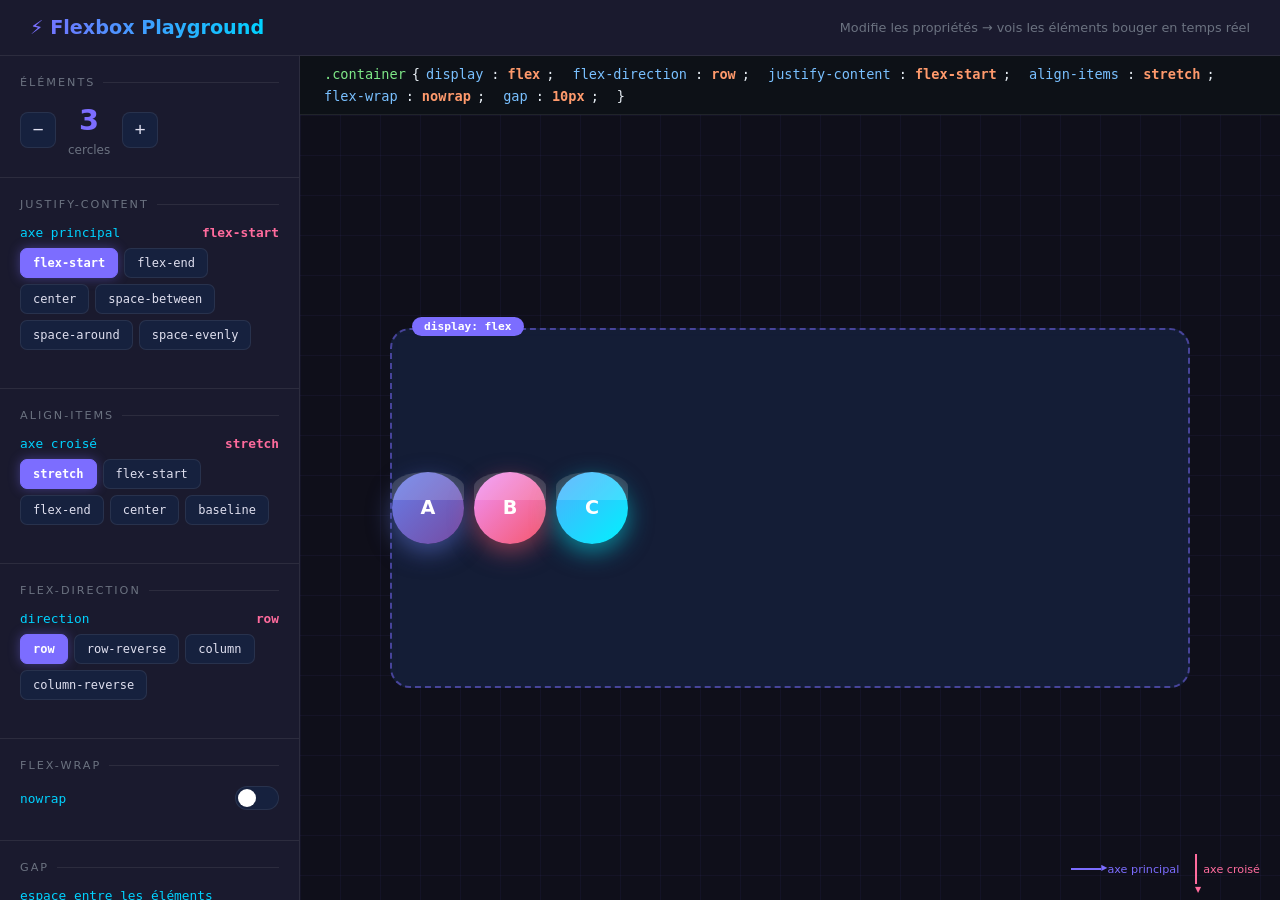
==== index.html @ 1d9bc762 "Create index.html" ====
<!DOCTYPE html>
<html lang="fr">
<head>
    <meta charset="UTF-8">
    <meta name="viewport" content="width=device-width, initial-scale=1.0">
    <title>Flexbox Playground</title>
    <style>
        * {
            margin: 0;
            padding: 0;
            box-sizing: border-box;
        }

        :root {
            --bg: #0f0f1a;
            --panel: #1a1a2e;
            --card: #16213e;
            --border: rgba(255,255,255,0.08);
            --primary: #7c6dff;
            --accent: #00d2ff;
            --pink: #ff6b9d;
            --green: #43e97b;
            --yellow: #ffd700;
            --text: #e0e0f0;
            --muted: #6b7280;
        }

        body {
            font-family: 'Segoe UI', system-ui, sans-serif;
            background: var(--bg);
            color: var(--text);
            height: 100vh;
            display: flex;
            flex-direction: column;
            overflow: hidden;
        }

        /* ── HEADER ── */
        header {
            background: var(--panel);
            border-bottom: 1px solid var(--border);
            padding: 0 30px;
            height: 56px;
            display: flex;
            align-items: center;
            justify-content: space-between;
            flex-shrink: 0;
        }

        .logo {
            font-size: 1.2rem;
            font-weight: 800;
            background: linear-gradient(90deg, var(--primary), var(--accent));
            -webkit-background-clip: text;
            -webkit-text-fill-color: transparent;
            background-clip: text;
        }

        .header-hint {
            font-size: 0.8rem;
            color: var(--muted);
        }

        /* ── LAYOUT ── */
        .app {
            flex: 1;
            display: flex;
            overflow: hidden;
        }

        /* ── SIDEBAR CONTROLS ── */
        .controls {
            width: 300px;
            background: var(--panel);
            border-right: 1px solid var(--border);
            display: flex;
            flex-direction: column;
            overflow-y: auto;
            flex-shrink: 0;
        }

        .control-section {
            padding: 20px;
            border-bottom: 1px solid var(--border);
        }

        .section-title {
            font-size: 0.7rem;
            text-transform: uppercase;
            letter-spacing: 2px;
            color: var(--muted);
            margin-bottom: 14px;
            display: flex;
            align-items: center;
            gap: 8px;
        }

        .section-title::after {
            content: '';
            flex: 1;
            height: 1px;
            background: var(--border);
        }

        /* ── ITEM COUNT ── */
        .item-count-control {
            display: flex;
            align-items: center;
            gap: 12px;
        }

        .count-btn {
            width: 36px;
            height: 36px;
            border-radius: 8px;
            border: 1px solid var(--border);
            background: var(--card);
            color: var(--text);
            font-size: 1.2rem;
            cursor: pointer;
            transition: all 0.2s;
            display: flex;
            align-items: center;
            justify-content: center;
        }

        .count-btn:hover {
            background: var(--primary);
            border-color: var(--primary);
        }

        .count-display {
            flex: 1;
            text-align: center;
            font-size: 1.8rem;
            font-weight: 800;
            color: var(--primary);
        }

        .count-label {
            font-size: 0.75rem;
            color: var(--muted);
            text-align: center;
            margin-top: 6px;
        }

        /* ── PROPERTY CONTROL ── */
        .prop-control {
            margin-bottom: 18px;
        }

        .prop-label {
            font-size: 0.8rem;
            font-family: monospace;
            color: var(--accent);
            margin-bottom: 8px;
            display: flex;
            align-items: center;
            justify-content: space-between;
        }

        .prop-current {
            color: var(--pink);
            font-weight: 700;
        }

        .btn-grid {
            display: flex;
            flex-wrap: wrap;
            gap: 6px;
        }

        .prop-btn {
            padding: 7px 12px;
            border-radius: 7px;
            border: 1px solid var(--border);
            background: var(--card);
            color: var(--text);
            font-size: 0.75rem;
            font-family: monospace;
            cursor: pointer;
            transition: all 0.2s;
            white-space: nowrap;
        }

        .prop-btn:hover {
            border-color: var(--primary);
            color: var(--primary);
            background: rgba(124, 109, 255, 0.1);
        }

        .prop-btn.active {
            background: var(--primary);
            border-color: var(--primary);
            color: white;
            font-weight: 600;
            box-shadow: 0 0 12px rgba(124,109,255,0.4);
        }

        /* ── FLEX WRAP TOGGLE ── */
        .toggle-row {
            display: flex;
            align-items: center;
            justify-content: space-between;
            margin-bottom: 10px;
        }

        .toggle-label {
            font-size: 0.8rem;
            font-family: monospace;
            color: var(--accent);
        }

        .toggle {
            width: 44px;
            height: 24px;
            background: var(--card);
            border-radius: 12px;
            border: 1px solid var(--border);
            cursor: pointer;
            position: relative;
            transition: all 0.3s;
        }

        .toggle.on {
            background: var(--primary);
            border-color: var(--primary);
        }

        .toggle::after {
            content: '';
            position: absolute;
            width: 18px;
            height: 18px;
            background: white;
            border-radius: 50%;
            top: 2px;
            left: 2px;
            transition: all 0.3s cubic-bezier(0.34,1.56,0.64,1);
        }

        .toggle.on::after {
            left: 22px;
        }

        /* ── GAP SLIDER ── */
        .slider-row {
            display: flex;
            align-items: center;
            gap: 10px;
            margin-top: 4px;
        }

        .slider {
            flex: 1;
            -webkit-appearance: none;
            height: 4px;
            border-radius: 2px;
            background: var(--card);
            outline: none;
            cursor: pointer;
        }

        .slider::-webkit-slider-thumb {
            -webkit-appearance: none;
            width: 16px;
            height: 16px;
            border-radius: 50%;
            background: var(--primary);
            cursor: pointer;
            box-shadow: 0 0 8px rgba(124,109,255,0.6);
        }

        .slider-val {
            font-size: 0.8rem;
            font-family: monospace;
            color: var(--pink);
            min-width: 35px;
            text-align: right;
        }

        /* ── RESET BTN ── */
        .reset-btn {
            width: 100%;
            padding: 10px;
            border-radius: 8px;
            border: 1px solid rgba(255,107,157,0.3);
            background: rgba(255,107,157,0.08);
            color: var(--pink);
            font-size: 0.85rem;
            cursor: pointer;
            transition: all 0.2s;
            font-weight: 600;
            margin-top: 4px;
        }

        .reset-btn:hover {
            background: rgba(255,107,157,0.2);
        }

        /* ── CANVAS AREA ── */
        .canvas-area {
            flex: 1;
            display: flex;
            flex-direction: column;
            overflow: hidden;
            background: var(--bg);
        }

        /* ── CODE BAR ── */
        .code-bar {
            background: #0d1117;
            border-bottom: 1px solid var(--border);
            padding: 10px 24px;
            font-family: monospace;
            font-size: 0.85rem;
            display: flex;
            align-items: center;
            gap: 6px;
            flex-wrap: wrap;
            flex-shrink: 0;
            min-height: 44px;
        }

        .code-selector { color: #7ee787; }
        .code-brace    { color: #e6edf3; }
        .code-prop     { color: #79c0ff; }
        .code-colon    { color: #e6edf3; margin: 0 2px; }
        .code-val      { color: #ff9a6c; font-weight: 700; }
        .code-semi     { color: #e6edf3; margin-right: 12px; }

        /* ── PLAYGROUND ── */
        .playground {
            flex: 1;
            display: flex;
            align-items: center;
            justify-content: center;
            padding: 40px;
            position: relative;
            overflow: hidden;
        }

        /* Grid background */
        .playground::before {
            content: '';
            position: absolute;
            inset: 0;
            background-image:
                linear-gradient(rgba(124,109,255,0.05) 1px, transparent 1px),
                linear-gradient(90deg, rgba(124,109,255,0.05) 1px, transparent 1px);
            background-size: 40px 40px;
        }

        /* ── FLEX BOX ── */
        .flex-box {
            width: 100%;
            max-width: 800px;
            min-height: 360px;
            background: rgba(22, 33, 62, 0.8);
            border: 2px dashed rgba(124, 109, 255, 0.5);
            border-radius: 20px;
            display: flex;
            position: relative;
            transition: all 0.5s cubic-bezier(0.34,1.2,0.64,1);
            backdrop-filter: blur(4px);
            z-index: 1;
        }

        .flex-box-label {
            position: absolute;
            top: -13px;
            left: 20px;
            background: var(--primary);
            color: white;
            font-size: 0.7rem;
            padding: 3px 12px;
            border-radius: 10px;
            font-family: monospace;
            font-weight: 600;
        }

        /* ── CIRCLES ── */
        .circle {
            display: flex;
            align-items: center;
            justify-content: center;
            font-weight: 800;
            font-size: 1.1rem;
            color: white;
            flex-shrink: 0;
            position: relative;
            cursor: default;
            /* transition sur toutes les propriétés de position/layout */
            transition:
                width 0.5s cubic-bezier(0.34,1.2,0.64,1),
                height 0.5s cubic-bezier(0.34,1.2,0.64,1),
                margin 0.5s ease,
                opacity 0.4s ease,
                transform 0.5s cubic-bezier(0.34,1.56,0.64,1);
        }

        .circle:hover {
            transform: scale(1.12);
            z-index: 10;
        }

        .circle-inner {
            width: 72px;
            height: 72px;
            border-radius: 50%;
            display: flex;
            align-items: center;
            justify-content: center;
            font-weight: 800;
            font-size: 1.2rem;
            box-shadow: 0 8px 30px rgba(0,0,0,0.4);
            position: relative;
            transition: all 0.5s cubic-bezier(0.34,1.56,0.64,1);
        }

        .circle-inner::after {
            content: '';
            position: absolute;
            inset: 0;
            border-radius: 50%;
            background: rgba(255,255,255,0.15);
            top: 0;
            height: 40%;
            border-radius: 50% 50% 0 0;
        }

        /* Colors */
        .c0 .circle-inner { background: linear-gradient(135deg, #667eea, #764ba2); box-shadow: 0 8px 25px rgba(102,126,234,0.5); }
        .c1 .circle-inner { background: linear-gradient(135deg, #f093fb, #f5576c); box-shadow: 0 8px 25px rgba(245,87,108,0.5); }
        .c2 .circle-inner { background: linear-gradient(135deg, #4facfe, #00f2fe); box-shadow: 0 8px 25px rgba(0,242,254,0.5); }
        .c3 .circle-inner { background: linear-gradient(135deg, #43e97b, #38f9d7); box-shadow: 0 8px 25px rgba(67,233,123,0.5); }
        .c4 .circle-inner { background: linear-gradient(135deg, #f6d365, #fda085); box-shadow: 0 8px 25px rgba(253,160,133,0.5); }
        .c5 .circle-inner { background: linear-gradient(135deg, #a18cd1, #fbc2eb); box-shadow: 0 8px 25px rgba(161,140,209,0.5); }
        .c6 .circle-inner { background: linear-gradient(135deg, #fd7043, #ff8a65); box-shadow: 0 8px 25px rgba(253,112,67,0.5); }

        /* appearing animation */
        @keyframes popIn {
            0%   { transform: scale(0) rotate(-180deg); opacity: 0; }
            70%  { transform: scale(1.15) rotate(5deg); }
            100% { transform: scale(1) rotate(0deg); opacity: 1; }
        }

        .circle.pop-in .circle-inner {
            animation: popIn 0.5s cubic-bezier(0.34,1.56,0.64,1) forwards;
        }

        @keyframes popOut {
            0%   { transform: scale(1); opacity: 1; }
            100% { transform: scale(0); opacity: 0; }
        }

        .circle.pop-out .circle-inner {
            animation: popOut 0.3s ease forwards;
        }

        /* ── AXES INDICATOR ── */
        .axes {
            position: absolute;
            bottom: 16px;
            right: 20px;
            display: flex;
            gap: 16px;
            z-index: 2;
        }

        .axis {
            display: flex;
            align-items: center;
            gap: 6px;
            font-size: 0.7rem;
            color: var(--muted);
        }

        .axis-line {
            width: 30px;
            height: 2px;
            position: relative;
        }

        .axis-line::after {
            content: '▶';
            position: absolute;
            right: -6px;
            top: -5px;
            font-size: 8px;
        }

        .axis-main { background: var(--primary); }
        .axis-main::after { color: var(--primary); }
        .axis-cross { background: var(--pink); }
        .axis-cross::after { color: var(--pink); }

        /* vertical axis */
        .axis-line.vertical {
            width: 2px;
            height: 30px;
        }

        .axis-line.vertical::after {
            content: '▼';
            right: -4px;
            top: auto;
            bottom: -10px;
        }

        /* ── SCROLLBAR ── */
        ::-webkit-scrollbar { width: 5px; }
        ::-webkit-scrollbar-track { background: transparent; }
        ::-webkit-scrollbar-thumb { background: rgba(124,109,255,0.3); border-radius: 3px; }
    </style>
</head>
<body>

<header>
    <div class="logo">⚡ Flexbox Playground</div>
    <div class="header-hint">Modifie les propriétés → vois les éléments bouger en temps réel</div>
</header>

<div class="app">

    <!-- ═══════════════ CONTROLS ═══════════════ -->
    <aside class="controls">

        <!-- Nombre d'éléments -->
        <div class="control-section">
            <div class="section-title">Éléments</div>
            <div class="item-count-control">
                <button class="count-btn" onclick="changeCount(-1)">−</button>
                <div>
                    <div class="count-display" id="count-display">3</div>
                    <div class="count-label">cercles</div>
                </div>
                <button class="count-btn" onclick="changeCount(1)">+</button>
            </div>
        </div>

        <!-- justify-content -->
        <div class="control-section">
            <div class="section-title">justify-content</div>
            <div class="prop-control">
                <div class="prop-label">
                    <span>axe principal</span>
                    <span class="prop-current" id="jc-val">flex-start</span>
                </div>
                <div class="btn-grid" id="jc-btns">
                    <button class="prop-btn active" onclick="setProp('justifyContent','flex-start','jc-btns','jc-val')">flex-start</button>
                    <button class="prop-btn" onclick="setProp('justifyContent','flex-end','jc-btns','jc-val')">flex-end</button>
                    <button class="prop-btn" onclick="setProp('justifyContent','center','jc-btns','jc-val')">center</button>
                    <button class="prop-btn" onclick="setProp('justifyContent','space-between','jc-btns','jc-val')">space-between</button>
                    <button class="prop-btn" onclick="setProp('justifyContent','space-around','jc-btns','jc-val')">space-around</button>
                    <button class="prop-btn" onclick="setProp('justifyContent','space-evenly','jc-btns','jc-val')">space-evenly</button>
                </div>
            </div>
        </div>

        <!-- align-items -->
        <div class="control-section">
            <div class="section-title">align-items</div>
            <div class="prop-control">
                <div class="prop-label">
                    <span>axe croisé</span>
                    <span class="prop-current" id="ai-val">stretch</span>
                </div>
                <div class="btn-grid" id="ai-btns">
                    <button class="prop-btn active" onclick="setProp('alignItems','stretch','ai-btns','ai-val')">stretch</button>
                    <button class="prop-btn" onclick="setProp('alignItems','flex-start','ai-btns','ai-val')">flex-start</button>
                    <button class="prop-btn" onclick="setProp('alignItems','flex-end','ai-btns','ai-val')">flex-end</button>
                    <button class="prop-btn" onclick="setProp('alignItems','center','ai-btns','ai-val')">center</button>
                    <button class="prop-btn" onclick="setProp('alignItems','baseline','ai-btns','ai-val')">baseline</button>
                </div>
            </div>
        </div>

        <!-- flex-direction -->
        <div class="control-section">
            <div class="section-title">flex-direction</div>
            <div class="prop-control">
                <div class="prop-label">
                    <span>direction</span>
                    <span class="prop-current" id="fd-val">row</span>
                </div>
                <div class="btn-grid" id="fd-btns">
                    <button class="prop-btn active" onclick="setProp('flexDirection','row','fd-btns','fd-val')">row</button>
                    <button class="prop-btn" onclick="setProp('flexDirection','row-reverse','fd-btns','fd-val')">row-reverse</button>
                    <button class="prop-btn" onclick="setProp('flexDirection','column','fd-btns','fd-val')">column</button>
                    <button class="prop-btn" onclick="setProp('flexDirection','column-reverse','fd-btns','fd-val')">column-reverse</button>
                </div>
            </div>
        </div>

        <!-- flex-wrap -->
        <div class="control-section">
            <div class="section-title">flex-wrap</div>
            <div class="toggle-row">
                <span class="toggle-label" id="wrap-label">nowrap</span>
                <div class="toggle" id="wrap-toggle" onclick="toggleWrap()"></div>
            </div>
        </div>

        <!-- gap -->
        <div class="control-section">
            <div class="section-title">gap</div>
            <div class="prop-label" style="font-size:0.8rem; font-family:monospace; color:var(--accent); margin-bottom:8px;">
                espace entre les éléments
            </div>
            <div class="slider-row">
                <input type="range" class="slider" id="gap-slider"
                       min="0" max="60" value="10"
                       oninput="setGap(this.value)">
                <span class="slider-val" id="gap-val">10px</span>
            </div>
        </div>

        <!-- Reset -->
        <div class="control-section">
            <button class="reset-btn" onclick="resetAll()">↺ Tout réinitialiser</button>
        </div>

    </aside>

    <!-- ═══════════════ CANVAS ═══════════════ -->
    <div class="canvas-area">

        <!-- Code live -->
        <div class="code-bar" id="code-bar"></div>

        <!-- Playground -->
        <div class="playground">
            <div class="flex-box" id="flex-box">
                <div class="flex-box-label">display: flex</div>
                <!-- circles injectés par JS -->
            </div>

            <!-- Indicateurs d'axes -->
            <div class="axes" id="axes-indicator">
                <div class="axis">
                    <div class="axis-line axis-main" id="axis-main-line"></div>
                    <span id="axis-main-label" style="color: var(--primary)">axe principal</span>
                </div>
                <div class="axis">
                    <div class="axis-line axis-cross" id="axis-cross-line"></div>
                    <span id="axis-cross-label" style="color: var(--pink)">axe croisé</span>
                </div>
            </div>
        </div>
    </div>

</div>

<script>
// ─────────────────────────────────────────────
// STATE
// ─────────────────────────────────────────────
const state = {
    count:          3,
    justifyContent: 'flex-start',
    alignItems:     'stretch',
    flexDirection:  'row',
    flexWrap:       'nowrap',
    gap:            10,
};

const labels = ['A','B','C','D','E','F','G'];

// ─────────────────────────────────────────────
// RENDER CIRCLES
// ─────────────────────────────────────────────
function renderCircles() {
    const box    = document.getElementById('flex-box');
    const current = box.querySelectorAll('.circle');
    const currentCount = current.length;
    const targetCount  = state.count;

    if (targetCount > currentCount) {
        // Add circles
        for (let i = currentCount; i < targetCount; i++) {
            const div = document.createElement('div');
            div.className = `circle c${i % 7} pop-in`;
            div.dataset.index = i;
            div.innerHTML = `<div class="circle-inner">${labels[i]}</div>`;
            box.appendChild(div);
            // remove animation class after
            setTimeout(() => div.classList.remove('pop-in'), 600);
        }
    } else if (targetCount < currentCount) {
        // Remove circles
        for (let i = currentCount - 1; i >= targetCount; i--) {
            const el = box.querySelector(`.circle[data-index="${i}"]`);
            if (el) {
                el.classList.add('pop-out');
                setTimeout(() => el.remove(), 300);
            }
        }
    }
}

// ─────────────────────────────────────────────
// APPLY FLEX
// ─────────────────────────────────────────────
function applyFlex() {
    const box = document.getElementById('flex-box');
    box.style.justifyContent = state.justifyContent;
    box.style.alignItems     = state.alignItems;
    box.style.flexDirection  = state.flexDirection;
    box.style.flexWrap       = state.flexWrap;
    box.style.gap            = state.gap + 'px';

    // If column direction, give more height
    const isColumn = state.flexDirection.includes('column');
    box.style.minHeight  = isColumn ? '500px' : '360px';
    box.style.maxWidth   = isColumn ? '400px' : '800px';

    updateAxesIndicator(isColumn);
    updateCodeBar();
}

// ─────────────────────────────────────────────
// AXES INDICATOR
// ─────────────────────────────────────────────
function updateAxesIndicator(isColumn) {
    const mainLine  = document.getElementById('axis-main-line');
    const crossLine = document.getElementById('axis-cross-line');

    if (isColumn) {
        mainLine.classList.add('vertical');
        crossLine.classList.remove('vertical');
    } else {
        mainLine.classList.remove('vertical');
        crossLine.classList.add('vertical');
    }
}

// ─────────────────────────────────────────────
// CODE BAR
// ─────────────────────────────────────────────
function updateCodeBar() {
    const bar = document.getElementById('code-bar');
    const s = state;

    const props = [
        ['display', 'flex'],
        ['flex-direction', s.flexDirection],
        ['justify-content', s.justifyContent],
        ['align-items', s.alignItems],
        ['flex-wrap', s.flexWrap],
        ['gap', s.gap + 'px'],
    ];

    // Only show non-default values (but always show all for learning)
    let html = `<span class="code-selector">.container</span>
                <span class="code-brace">{</span>`;

    props.forEach(([prop, val]) => {
        html += `<span class="code-prop">${prop}</span>
                 <span class="code-colon">:</span>
                 <span class="code-val">${val}</span>
                 <span class="code-semi">;</span>`;
    });

    html += `<span class="code-brace">}</span>`;
    bar.innerHTML = html;
}

// ─────────────────────────────────────────────
// CONTROLS
// ─────────────────────────────────────────────
function changeCount(delta) {
    state.count = Math.min(7, Math.max(1, state.count + delta));
    document.getElementById('count-display').textContent = state.count;
    renderCircles();
}

function setProp(cssProp, value, btnGroupId, labelId) {
    state[cssProp] = value;

    // Update buttons
    document.querySelectorAll(`#${btnGroupId} .prop-btn`).forEach(btn => {
        btn.classList.toggle('active', btn.textContent.trim() === value);
    });

    // Update label
    document.getElementById(labelId).textContent = value;

    applyFlex();
}

function toggleWrap() {
    const toggle = document.getElementById('wrap-toggle');
    const label  = document.getElementById('wrap-label');
    const isOn   = toggle.classList.toggle('on');
    state.flexWrap = isOn ? 'wrap' : 'nowrap';
    label.textContent = state.flexWrap;
    applyFlex();
}

function setGap(val) {
    state.gap = parseInt(val);
    document.getElementById('gap-val').textContent = val + 'px';
    applyFlex();
}

function resetAll() {
    state.justifyContent = 'flex-start';
    state.alignItems     = 'stretch';
    state.flexDirection  = 'row';
    state.flexWrap       = 'nowrap';
    state.gap            = 10;
    state.count          = 3;

    // Reset UI
    document.getElementById('count-display').textContent = 3;
    document.getElementById('gap-slider').value = 10;
    document.getElementById('gap-val').textContent = '10px';
    document.getElementById('wrap-toggle').classList.remove('on');
    document.getElementById('wrap-label').textContent = 'nowrap';

    // Reset buttons
    ['jc-btns','ai-btns','fd-btns'].forEach(id => {
        document.querySelectorAll(`#${id} .prop-btn`).forEach((btn, i) => {
            btn.classList.toggle('active', i === 0);
        });
    });

    document.getElementById('jc-val').textContent = 'flex-start';
    document.getElementById('ai-val').textContent = 'stretch';
    document.getElementById('fd-val').textContent = 'row';

    // Rebuild circles
    const box = document.getElementById('flex-box');
    box.querySelectorAll('.circle').forEach(c => c.remove());
    renderCircles();
    applyFlex();
}

// ─────────────────────────────────────────────
// INIT
// ─────────────────────────────────────────────
renderCircles();
applyFlex();
</script>
</body>
</html>
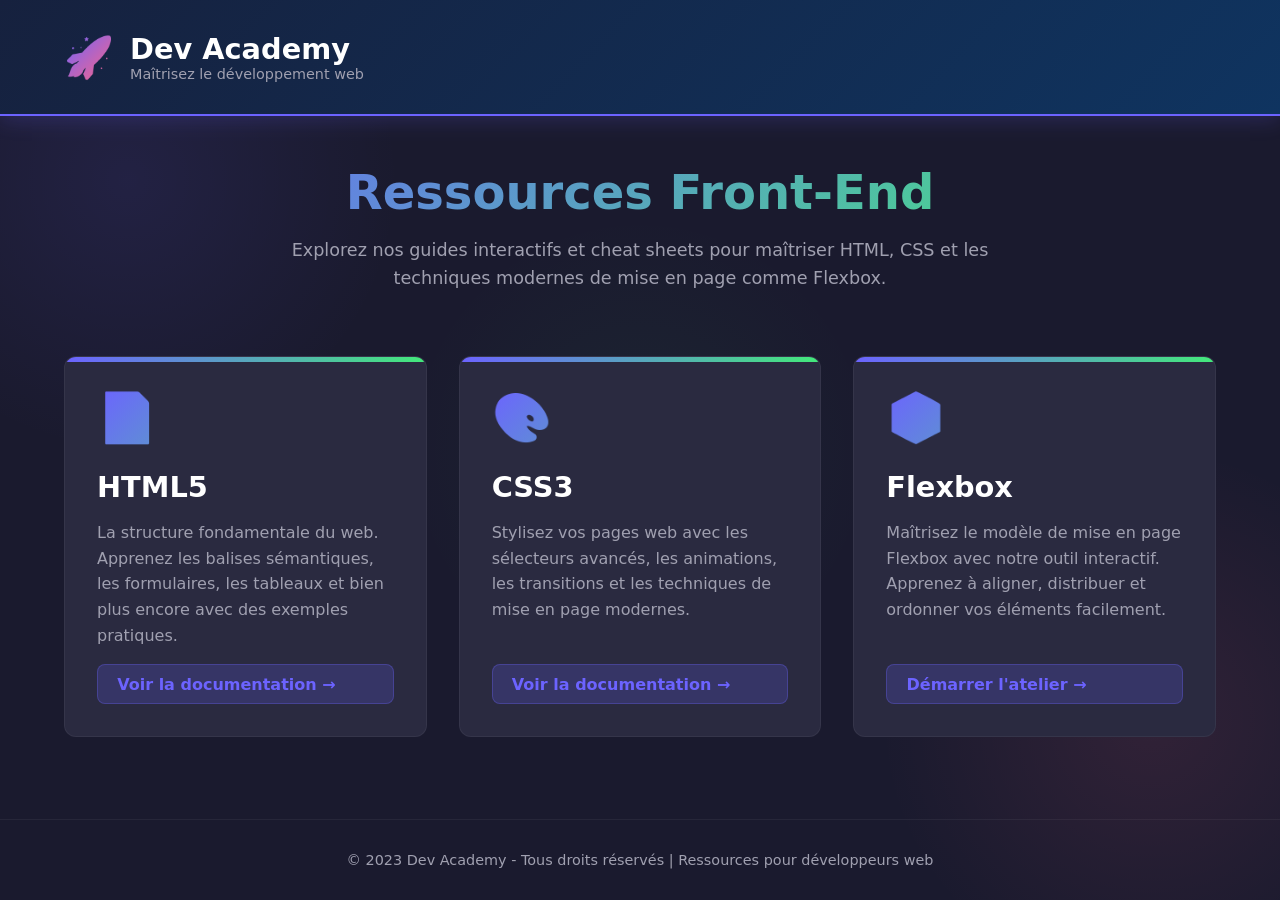
==== commit f7d8c702: "Add files via upload" ====
--- a/index.html
+++ b/index.html
@@ -1,847 +1,290 @@
-<!DOCTYPE html>
-<html lang="fr">
-<head>
-    <meta charset="UTF-8">
-    <meta name="viewport" content="width=device-width, initial-scale=1.0">
-    <title>Flexbox Playground</title>
-    <style>
-        * {
-            margin: 0;
-            padding: 0;
-            box-sizing: border-box;
-        }
-
-        :root {
-            --bg: #0f0f1a;
-            --panel: #1a1a2e;
-            --card: #16213e;
-            --border: rgba(255,255,255,0.08);
-            --primary: #7c6dff;
-            --accent: #00d2ff;
-            --pink: #ff6b9d;
-            --green: #43e97b;
-            --yellow: #ffd700;
-            --text: #e0e0f0;
-            --muted: #6b7280;
-        }
-
-        body {
-            font-family: 'Segoe UI', system-ui, sans-serif;
-            background: var(--bg);
-            color: var(--text);
-            height: 100vh;
-            display: flex;
-            flex-direction: column;
-            overflow: hidden;
-        }
-
-        /* ── HEADER ── */
-        header {
-            background: var(--panel);
-            border-bottom: 1px solid var(--border);
-            padding: 0 30px;
-            height: 56px;
-            display: flex;
-            align-items: center;
-            justify-content: space-between;
-            flex-shrink: 0;
-        }
-
-        .logo {
-            font-size: 1.2rem;
-            font-weight: 800;
-            background: linear-gradient(90deg, var(--primary), var(--accent));
-            -webkit-background-clip: text;
-            -webkit-text-fill-color: transparent;
-            background-clip: text;
-        }
-
-        .header-hint {
-            font-size: 0.8rem;
-            color: var(--muted);
-        }
-
-        /* ── LAYOUT ── */
-        .app {
-            flex: 1;
-            display: flex;
-            overflow: hidden;
-        }
-
-        /* ── SIDEBAR CONTROLS ── */
-        .controls {
-            width: 300px;
-            background: var(--panel);
-            border-right: 1px solid var(--border);
-            display: flex;
-            flex-direction: column;
-            overflow-y: auto;
-            flex-shrink: 0;
-        }
-
-        .control-section {
-            padding: 20px;
-            border-bottom: 1px solid var(--border);
-        }
-
-        .section-title {
-            font-size: 0.7rem;
-            text-transform: uppercase;
-            letter-spacing: 2px;
-            color: var(--muted);
-            margin-bottom: 14px;
-            display: flex;
-            align-items: center;
-            gap: 8px;
-        }
-
-        .section-title::after {
-            content: '';
-            flex: 1;
-            height: 1px;
-            background: var(--border);
-        }
-
-        /* ── ITEM COUNT ── */
-        .item-count-control {
-            display: flex;
-            align-items: center;
-            gap: 12px;
-        }
-
-        .count-btn {
-            width: 36px;
-            height: 36px;
-            border-radius: 8px;
-            border: 1px solid var(--border);
-            background: var(--card);
-            color: var(--text);
-            font-size: 1.2rem;
-            cursor: pointer;
-            transition: all 0.2s;
-            display: flex;
-            align-items: center;
-            justify-content: center;
-        }
-
-        .count-btn:hover {
-            background: var(--primary);
-            border-color: var(--primary);
-        }
-
-        .count-display {
-            flex: 1;
-            text-align: center;
-            font-size: 1.8rem;
-            font-weight: 800;
-            color: var(--primary);
-        }
-
-        .count-label {
-            font-size: 0.75rem;
-            color: var(--muted);
-            text-align: center;
-            margin-top: 6px;
-        }
-
-        /* ── PROPERTY CONTROL ── */
-        .prop-control {
-            margin-bottom: 18px;
-        }
-
-        .prop-label {
-            font-size: 0.8rem;
-            font-family: monospace;
-            color: var(--accent);
-            margin-bottom: 8px;
-            display: flex;
-            align-items: center;
-            justify-content: space-between;
-        }
-
-        .prop-current {
-            color: var(--pink);
-            font-weight: 700;
-        }
-
-        .btn-grid {
-            display: flex;
-            flex-wrap: wrap;
-            gap: 6px;
-        }
-
-        .prop-btn {
-            padding: 7px 12px;
-            border-radius: 7px;
-            border: 1px solid var(--border);
-            background: var(--card);
-            color: var(--text);
-            font-size: 0.75rem;
-            font-family: monospace;
-            cursor: pointer;
-            transition: all 0.2s;
-            white-space: nowrap;
-        }
-
-        .prop-btn:hover {
-            border-color: var(--primary);
-            color: var(--primary);
-            background: rgba(124, 109, 255, 0.1);
-        }
-
-        .prop-btn.active {
-            background: var(--primary);
-            border-color: var(--primary);
-            color: white;
-            font-weight: 600;
-            box-shadow: 0 0 12px rgba(124,109,255,0.4);
-        }
-
-        /* ── FLEX WRAP TOGGLE ── */
-        .toggle-row {
-            display: flex;
-            align-items: center;
-            justify-content: space-between;
-            margin-bottom: 10px;
-        }
-
-        .toggle-label {
-            font-size: 0.8rem;
-            font-family: monospace;
-            color: var(--accent);
-        }
-
-        .toggle {
-            width: 44px;
-            height: 24px;
-            background: var(--card);
-            border-radius: 12px;
-            border: 1px solid var(--border);
-            cursor: pointer;
-            position: relative;
-            transition: all 0.3s;
-        }
-
-        .toggle.on {
-            background: var(--primary);
-            border-color: var(--primary);
-        }
-
-        .toggle::after {
-            content: '';
-            position: absolute;
-            width: 18px;
-            height: 18px;
-            background: white;
-            border-radius: 50%;
-            top: 2px;
-            left: 2px;
-            transition: all 0.3s cubic-bezier(0.34,1.56,0.64,1);
-        }
-
-        .toggle.on::after {
-            left: 22px;
-        }
-
-        /* ── GAP SLIDER ── */
-        .slider-row {
-            display: flex;
-            align-items: center;
-            gap: 10px;
-            margin-top: 4px;
-        }
-
-        .slider {
-            flex: 1;
-            -webkit-appearance: none;
-            height: 4px;
-            border-radius: 2px;
-            background: var(--card);
-            outline: none;
-            cursor: pointer;
-        }
-
-        .slider::-webkit-slider-thumb {
-            -webkit-appearance: none;
-            width: 16px;
-            height: 16px;
-            border-radius: 50%;
-            background: var(--primary);
-            cursor: pointer;
-            box-shadow: 0 0 8px rgba(124,109,255,0.6);
-        }
-
-        .slider-val {
-            font-size: 0.8rem;
-            font-family: monospace;
-            color: var(--pink);
-            min-width: 35px;
-            text-align: right;
-        }
-
-        /* ── RESET BTN ── */
-        .reset-btn {
-            width: 100%;
-            padding: 10px;
-            border-radius: 8px;
-            border: 1px solid rgba(255,107,157,0.3);
-            background: rgba(255,107,157,0.08);
-            color: var(--pink);
-            font-size: 0.85rem;
-            cursor: pointer;
-            transition: all 0.2s;
-            font-weight: 600;
-            margin-top: 4px;
-        }
-
-        .reset-btn:hover {
-            background: rgba(255,107,157,0.2);
-        }
-
-        /* ── CANVAS AREA ── */
-        .canvas-area {
-            flex: 1;
-            display: flex;
-            flex-direction: column;
-            overflow: hidden;
-            background: var(--bg);
-        }
-
-        /* ── CODE BAR ── */
-        .code-bar {
-            background: #0d1117;
-            border-bottom: 1px solid var(--border);
-            padding: 10px 24px;
-            font-family: monospace;
-            font-size: 0.85rem;
-            display: flex;
-            align-items: center;
-            gap: 6px;
-            flex-wrap: wrap;
-            flex-shrink: 0;
-            min-height: 44px;
-        }
-
-        .code-selector { color: #7ee787; }
-        .code-brace    { color: #e6edf3; }
-        .code-prop     { color: #79c0ff; }
-        .code-colon    { color: #e6edf3; margin: 0 2px; }
-        .code-val      { color: #ff9a6c; font-weight: 700; }
-        .code-semi     { color: #e6edf3; margin-right: 12px; }
-
-        /* ── PLAYGROUND ── */
-        .playground {
-            flex: 1;
-            display: flex;
-            align-items: center;
-            justify-content: center;
-            padding: 40px;
-            position: relative;
-            overflow: hidden;
-        }
-
-        /* Grid background */
-        .playground::before {
-            content: '';
-            position: absolute;
-            inset: 0;
-            background-image:
-                linear-gradient(rgba(124,109,255,0.05) 1px, transparent 1px),
-                linear-gradient(90deg, rgba(124,109,255,0.05) 1px, transparent 1px);
-            background-size: 40px 40px;
-        }
-
-        /* ── FLEX BOX ── */
-        .flex-box {
-            width: 100%;
-            max-width: 800px;
-            min-height: 360px;
-            background: rgba(22, 33, 62, 0.8);
-            border: 2px dashed rgba(124, 109, 255, 0.5);
-            border-radius: 20px;
-            display: flex;
-            position: relative;
-            transition: all 0.5s cubic-bezier(0.34,1.2,0.64,1);
-            backdrop-filter: blur(4px);
-            z-index: 1;
-        }
-
-        .flex-box-label {
-            position: absolute;
-            top: -13px;
-            left: 20px;
-            background: var(--primary);
-            color: white;
-            font-size: 0.7rem;
-            padding: 3px 12px;
-            border-radius: 10px;
-            font-family: monospace;
-            font-weight: 600;
-        }
-
-        /* ── CIRCLES ── */
-        .circle {
-            display: flex;
-            align-items: center;
-            justify-content: center;
-            font-weight: 800;
-            font-size: 1.1rem;
-            color: white;
-            flex-shrink: 0;
-            position: relative;
-            cursor: default;
-            /* transition sur toutes les propriétés de position/layout */
-            transition:
-                width 0.5s cubic-bezier(0.34,1.2,0.64,1),
-                height 0.5s cubic-bezier(0.34,1.2,0.64,1),
-                margin 0.5s ease,
-                opacity 0.4s ease,
-                transform 0.5s cubic-bezier(0.34,1.56,0.64,1);
-        }
-
-        .circle:hover {
-            transform: scale(1.12);
-            z-index: 10;
-        }
-
-        .circle-inner {
-            width: 72px;
-            height: 72px;
-            border-radius: 50%;
-            display: flex;
-            align-items: center;
-            justify-content: center;
-            font-weight: 800;
-            font-size: 1.2rem;
-            box-shadow: 0 8px 30px rgba(0,0,0,0.4);
-            position: relative;
-            transition: all 0.5s cubic-bezier(0.34,1.56,0.64,1);
-        }
-
-        .circle-inner::after {
-            content: '';
-            position: absolute;
-            inset: 0;
-            border-radius: 50%;
-            background: rgba(255,255,255,0.15);
-            top: 0;
-            height: 40%;
-            border-radius: 50% 50% 0 0;
-        }
-
-        /* Colors */
-        .c0 .circle-inner { background: linear-gradient(135deg, #667eea, #764ba2); box-shadow: 0 8px 25px rgba(102,126,234,0.5); }
-        .c1 .circle-inner { background: linear-gradient(135deg, #f093fb, #f5576c); box-shadow: 0 8px 25px rgba(245,87,108,0.5); }
-        .c2 .circle-inner { background: linear-gradient(135deg, #4facfe, #00f2fe); box-shadow: 0 8px 25px rgba(0,242,254,0.5); }
-        .c3 .circle-inner { background: linear-gradient(135deg, #43e97b, #38f9d7); box-shadow: 0 8px 25px rgba(67,233,123,0.5); }
-        .c4 .circle-inner { background: linear-gradient(135deg, #f6d365, #fda085); box-shadow: 0 8px 25px rgba(253,160,133,0.5); }
-        .c5 .circle-inner { background: linear-gradient(135deg, #a18cd1, #fbc2eb); box-shadow: 0 8px 25px rgba(161,140,209,0.5); }
-        .c6 .circle-inner { background: linear-gradient(135deg, #fd7043, #ff8a65); box-shadow: 0 8px 25px rgba(253,112,67,0.5); }
-
-        /* appearing animation */
-        @keyframes popIn {
-            0%   { transform: scale(0) rotate(-180deg); opacity: 0; }
-            70%  { transform: scale(1.15) rotate(5deg); }
-            100% { transform: scale(1) rotate(0deg); opacity: 1; }
-        }
-
-        .circle.pop-in .circle-inner {
-            animation: popIn 0.5s cubic-bezier(0.34,1.56,0.64,1) forwards;
-        }
-
-        @keyframes popOut {
-            0%   { transform: scale(1); opacity: 1; }
-            100% { transform: scale(0); opacity: 0; }
-        }
-
-        .circle.pop-out .circle-inner {
-            animation: popOut 0.3s ease forwards;
-        }
-
-        /* ── AXES INDICATOR ── */
-        .axes {
-            position: absolute;
-            bottom: 16px;
-            right: 20px;
-            display: flex;
-            gap: 16px;
-            z-index: 2;
-        }
-
-        .axis {
-            display: flex;
-            align-items: center;
-            gap: 6px;
-            font-size: 0.7rem;
-            color: var(--muted);
-        }
-
-        .axis-line {
-            width: 30px;
-            height: 2px;
-            position: relative;
-        }
-
-        .axis-line::after {
-            content: '▶';
-            position: absolute;
-            right: -6px;
-            top: -5px;
-            font-size: 8px;
-        }
-
-        .axis-main { background: var(--primary); }
-        .axis-main::after { color: var(--primary); }
-        .axis-cross { background: var(--pink); }
-        .axis-cross::after { color: var(--pink); }
-
-        /* vertical axis */
-        .axis-line.vertical {
-            width: 2px;
-            height: 30px;
-        }
-
-        .axis-line.vertical::after {
-            content: '▼';
-            right: -4px;
-            top: auto;
-            bottom: -10px;
-        }
-
-        /* ── SCROLLBAR ── */
-        ::-webkit-scrollbar { width: 5px; }
-        ::-webkit-scrollbar-track { background: transparent; }
-        ::-webkit-scrollbar-thumb { background: rgba(124,109,255,0.3); border-radius: 3px; }
-    </style>
-</head>
-<body>
-
-<header>
-    <div class="logo">⚡ Flexbox Playground</div>
-    <div class="header-hint">Modifie les propriétés → vois les éléments bouger en temps réel</div>
-</header>
-
-<div class="app">
-
-    <!-- ═══════════════ CONTROLS ═══════════════ -->
-    <aside class="controls">
-
-        <!-- Nombre d'éléments -->
-        <div class="control-section">
-            <div class="section-title">Éléments</div>
-            <div class="item-count-control">
-                <button class="count-btn" onclick="changeCount(-1)">−</button>
-                <div>
-                    <div class="count-display" id="count-display">3</div>
-                    <div class="count-label">cercles</div>
-                </div>
-                <button class="count-btn" onclick="changeCount(1)">+</button>
-            </div>
-        </div>
-
-        <!-- justify-content -->
-        <div class="control-section">
-            <div class="section-title">justify-content</div>
-            <div class="prop-control">
-                <div class="prop-label">
-                    <span>axe principal</span>
-                    <span class="prop-current" id="jc-val">flex-start</span>
-                </div>
-                <div class="btn-grid" id="jc-btns">
-                    <button class="prop-btn active" onclick="setProp('justifyContent','flex-start','jc-btns','jc-val')">flex-start</button>
-                    <button class="prop-btn" onclick="setProp('justifyContent','flex-end','jc-btns','jc-val')">flex-end</button>
-                    <button class="prop-btn" onclick="setProp('justifyContent','center','jc-btns','jc-val')">center</button>
-                    <button class="prop-btn" onclick="setProp('justifyContent','space-between','jc-btns','jc-val')">space-between</button>
-                    <button class="prop-btn" onclick="setProp('justifyContent','space-around','jc-btns','jc-val')">space-around</button>
-                    <button class="prop-btn" onclick="setProp('justifyContent','space-evenly','jc-btns','jc-val')">space-evenly</button>
-                </div>
-            </div>
-        </div>
-
-        <!-- align-items -->
-        <div class="control-section">
-            <div class="section-title">align-items</div>
-            <div class="prop-control">
-                <div class="prop-label">
-                    <span>axe croisé</span>
-                    <span class="prop-current" id="ai-val">stretch</span>
-                </div>
-                <div class="btn-grid" id="ai-btns">
-                    <button class="prop-btn active" onclick="setProp('alignItems','stretch','ai-btns','ai-val')">stretch</button>
-                    <button class="prop-btn" onclick="setProp('alignItems','flex-start','ai-btns','ai-val')">flex-start</button>
-                    <button class="prop-btn" onclick="setProp('alignItems','flex-end','ai-btns','ai-val')">flex-end</button>
-                    <button class="prop-btn" onclick="setProp('alignItems','center','ai-btns','ai-val')">center</button>
-                    <button class="prop-btn" onclick="setProp('alignItems','baseline','ai-btns','ai-val')">baseline</button>
-                </div>
-            </div>
-        </div>
-
-        <!-- flex-direction -->
-        <div class="control-section">
-            <div class="section-title">flex-direction</div>
-            <div class="prop-control">
-                <div class="prop-label">
-                    <span>direction</span>
-                    <span class="prop-current" id="fd-val">row</span>
-                </div>
-                <div class="btn-grid" id="fd-btns">
-                    <button class="prop-btn active" onclick="setProp('flexDirection','row','fd-btns','fd-val')">row</button>
-                    <button class="prop-btn" onclick="setProp('flexDirection','row-reverse','fd-btns','fd-val')">row-reverse</button>
-                    <button class="prop-btn" onclick="setProp('flexDirection','column','fd-btns','fd-val')">column</button>
-                    <button class="prop-btn" onclick="setProp('flexDirection','column-reverse','fd-btns','fd-val')">column-reverse</button>
-                </div>
-            </div>
-        </div>
-
-        <!-- flex-wrap -->
-        <div class="control-section">
-            <div class="section-title">flex-wrap</div>
-            <div class="toggle-row">
-                <span class="toggle-label" id="wrap-label">nowrap</span>
-                <div class="toggle" id="wrap-toggle" onclick="toggleWrap()"></div>
-            </div>
-        </div>
-
-        <!-- gap -->
-        <div class="control-section">
-            <div class="section-title">gap</div>
-            <div class="prop-label" style="font-size:0.8rem; font-family:monospace; color:var(--accent); margin-bottom:8px;">
-                espace entre les éléments
-            </div>
-            <div class="slider-row">
-                <input type="range" class="slider" id="gap-slider"
-                       min="0" max="60" value="10"
-                       oninput="setGap(this.value)">
-                <span class="slider-val" id="gap-val">10px</span>
-            </div>
-        </div>
-
-        <!-- Reset -->
-        <div class="control-section">
-            <button class="reset-btn" onclick="resetAll()">↺ Tout réinitialiser</button>
-        </div>
-
-    </aside>
-
-    <!-- ═══════════════ CANVAS ═══════════════ -->
-    <div class="canvas-area">
-
-        <!-- Code live -->
-        <div class="code-bar" id="code-bar"></div>
-
-        <!-- Playground -->
-        <div class="playground">
-            <div class="flex-box" id="flex-box">
-                <div class="flex-box-label">display: flex</div>
-                <!-- circles injectés par JS -->
-            </div>
-
-            <!-- Indicateurs d'axes -->
-            <div class="axes" id="axes-indicator">
-                <div class="axis">
-                    <div class="axis-line axis-main" id="axis-main-line"></div>
-                    <span id="axis-main-label" style="color: var(--primary)">axe principal</span>
-                </div>
-                <div class="axis">
-                    <div class="axis-line axis-cross" id="axis-cross-line"></div>
-                    <span id="axis-cross-label" style="color: var(--pink)">axe croisé</span>
-                </div>
-            </div>
-        </div>
-    </div>
-
-</div>
-
-<script>
-// ─────────────────────────────────────────────
-// STATE
-// ─────────────────────────────────────────────
-const state = {
-    count:          3,
-    justifyContent: 'flex-start',
-    alignItems:     'stretch',
-    flexDirection:  'row',
-    flexWrap:       'nowrap',
-    gap:            10,
-};
-
-const labels = ['A','B','C','D','E','F','G'];
-
-// ─────────────────────────────────────────────
-// RENDER CIRCLES
-// ─────────────────────────────────────────────
-function renderCircles() {
-    const box    = document.getElementById('flex-box');
-    const current = box.querySelectorAll('.circle');
-    const currentCount = current.length;
-    const targetCount  = state.count;
-
-    if (targetCount > currentCount) {
-        // Add circles
-        for (let i = currentCount; i < targetCount; i++) {
-            const div = document.createElement('div');
-            div.className = `circle c${i % 7} pop-in`;
-            div.dataset.index = i;
-            div.innerHTML = `<div class="circle-inner">${labels[i]}</div>`;
-            box.appendChild(div);
-            // remove animation class after
-            setTimeout(() => div.classList.remove('pop-in'), 600);
-        }
-    } else if (targetCount < currentCount) {
-        // Remove circles
-        for (let i = currentCount - 1; i >= targetCount; i--) {
-            const el = box.querySelector(`.circle[data-index="${i}"]`);
-            if (el) {
-                el.classList.add('pop-out');
-                setTimeout(() => el.remove(), 300);
-            }
-        }
-    }
-}
-
-// ─────────────────────────────────────────────
-// APPLY FLEX
-// ─────────────────────────────────────────────
-function applyFlex() {
-    const box = document.getElementById('flex-box');
-    box.style.justifyContent = state.justifyContent;
-    box.style.alignItems     = state.alignItems;
-    box.style.flexDirection  = state.flexDirection;
-    box.style.flexWrap       = state.flexWrap;
-    box.style.gap            = state.gap + 'px';
-
-    // If column direction, give more height
-    const isColumn = state.flexDirection.includes('column');
-    box.style.minHeight  = isColumn ? '500px' : '360px';
-    box.style.maxWidth   = isColumn ? '400px' : '800px';
-
-    updateAxesIndicator(isColumn);
-    updateCodeBar();
-}
-
-// ─────────────────────────────────────────────
-// AXES INDICATOR
-// ─────────────────────────────────────────────
-function updateAxesIndicator(isColumn) {
-    const mainLine  = document.getElementById('axis-main-line');
-    const crossLine = document.getElementById('axis-cross-line');
-
-    if (isColumn) {
-        mainLine.classList.add('vertical');
-        crossLine.classList.remove('vertical');
-    } else {
-        mainLine.classList.remove('vertical');
-        crossLine.classList.add('vertical');
-    }
-}
-
-// ─────────────────────────────────────────────
-// CODE BAR
-// ─────────────────────────────────────────────
-function updateCodeBar() {
-    const bar = document.getElementById('code-bar');
-    const s = state;
-
-    const props = [
-        ['display', 'flex'],
-        ['flex-direction', s.flexDirection],
-        ['justify-content', s.justifyContent],
-        ['align-items', s.alignItems],
-        ['flex-wrap', s.flexWrap],
-        ['gap', s.gap + 'px'],
-    ];
-
-    // Only show non-default values (but always show all for learning)
-    let html = `<span class="code-selector">.container</span>
-                <span class="code-brace">{</span>`;
-
-    props.forEach(([prop, val]) => {
-        html += `<span class="code-prop">${prop}</span>
-                 <span class="code-colon">:</span>
-                 <span class="code-val">${val}</span>
-                 <span class="code-semi">;</span>`;
-    });
-
-    html += `<span class="code-brace">}</span>`;
-    bar.innerHTML = html;
-}
-
-// ─────────────────────────────────────────────
-// CONTROLS
-// ─────────────────────────────────────────────
-function changeCount(delta) {
-    state.count = Math.min(7, Math.max(1, state.count + delta));
-    document.getElementById('count-display').textContent = state.count;
-    renderCircles();
-}
-
-function setProp(cssProp, value, btnGroupId, labelId) {
-    state[cssProp] = value;
-
-    // Update buttons
-    document.querySelectorAll(`#${btnGroupId} .prop-btn`).forEach(btn => {
-        btn.classList.toggle('active', btn.textContent.trim() === value);
-    });
-
-    // Update label
-    document.getElementById(labelId).textContent = value;
-
-    applyFlex();
-}
-
-function toggleWrap() {
-    const toggle = document.getElementById('wrap-toggle');
-    const label  = document.getElementById('wrap-label');
-    const isOn   = toggle.classList.toggle('on');
-    state.flexWrap = isOn ? 'wrap' : 'nowrap';
-    label.textContent = state.flexWrap;
-    applyFlex();
-}
-
-function setGap(val) {
-    state.gap = parseInt(val);
-    document.getElementById('gap-val').textContent = val + 'px';
-    applyFlex();
-}
-
-function resetAll() {
-    state.justifyContent = 'flex-start';
-    state.alignItems     = 'stretch';
-    state.flexDirection  = 'row';
-    state.flexWrap       = 'nowrap';
-    state.gap            = 10;
-    state.count          = 3;
-
-    // Reset UI
-    document.getElementById('count-display').textContent = 3;
-    document.getElementById('gap-slider').value = 10;
-    document.getElementById('gap-val').textContent = '10px';
-    document.getElementById('wrap-toggle').classList.remove('on');
-    document.getElementById('wrap-label').textContent = 'nowrap';
-
-    // Reset buttons
-    ['jc-btns','ai-btns','fd-btns'].forEach(id => {
-        document.querySelectorAll(`#${id} .prop-btn`).forEach((btn, i) => {
-            btn.classList.toggle('active', i === 0);
-        });
-    });
-
-    document.getElementById('jc-val').textContent = 'flex-start';
-    document.getElementById('ai-val').textContent = 'stretch';
-    document.getElementById('fd-val').textContent = 'row';
-
-    // Rebuild circles
-    const box = document.getElementById('flex-box');
-    box.querySelectorAll('.circle').forEach(c => c.remove());
-    renderCircles();
-    applyFlex();
-}
-
-// ─────────────────────────────────────────────
-// INIT
-// ─────────────────────────────────────────────
-renderCircles();
-applyFlex();
-</script>
-</body>
-</html>
+<!DOCTYPE html>
+<html lang="fr">
+<head>
+    <meta charset="UTF-8">
+    <meta name="viewport" content="width=device-width, initial-scale=1.0">
+    <title>Dev Academy - Ressources Front-End</title>
+    <style>
+        /* ===== RESET & BASE ===== */
+        * {
+            margin: 0;
+            padding: 0;
+            box-sizing: border-box;
+        }
+
+        :root {
+            --primary: #6c63ff;
+            --primary-dark: #5a52d5;
+            --secondary: #ff6584;
+            --accent: #43e97b;
+            --dark: #1a1a2e;
+            --darker: #16213e;
+            --card: #0f3460;
+            --text: #e0e0e0;
+            --text-muted: #a0a0b0;
+            --bg: #1a1a2e;
+            --bg-light: #2a2a40;
+        }
+
+        body {
+            font-family: 'Segoe UI', system-ui, sans-serif;
+            background: var(--bg);
+            color: var(--text);
+            min-height: 100vh;
+            display: flex;
+            flex-direction: column;
+            background-image:
+                radial-gradient(circle at 10% 20%, rgba(108, 99, 255, 0.1) 0%, transparent 20%),
+                radial-gradient(circle at 90% 80%, rgba(255, 101, 132, 0.1) 0%, transparent 20%),
+                radial-gradient(circle at 50% 50%, rgba(67, 233, 123, 0.05) 0%, transparent 30%);
+        }
+
+        /* ===== HEADER ===== */
+        header {
+            background: linear-gradient(135deg, var(--darker) 0%, var(--card) 100%);
+            padding: 2rem 4rem;
+            display: flex;
+            align-items: center;
+            justify-content: space-between;
+            border-bottom: 2px solid var(--primary);
+            box-shadow: 0 4px 20px rgba(108, 99, 255, 0.2);
+        }
+
+        .logo {
+            display: flex;
+            align-items: center;
+            gap: 1rem;
+        }
+
+        .logo-icon {
+            font-size: 2.5rem;
+            background: linear-gradient(135deg, var(--primary), var(--secondary));
+            -webkit-background-clip: text;
+            -webkit-text-fill-color: transparent;
+            background-clip: text;
+        }
+
+        .logo-text h1 {
+            font-size: 1.8rem;
+            font-weight: 700;
+            color: white;
+        }
+
+        .logo-text p {
+            font-size: 0.9rem;
+            color: var(--text-muted);
+            font-weight: 300;
+        }
+
+        /* ===== MAIN CONTENT ===== */
+        main {
+            flex: 1;
+            padding: 3rem 4rem;
+            max-width: 1400px;
+            margin: 0 auto;
+            width: 100%;
+        }
+
+        .hero {
+            text-align: center;
+            margin-bottom: 4rem;
+        }
+
+        .hero h1 {
+            font-size: 3rem;
+            margin-bottom: 1rem;
+            background: linear-gradient(135deg, var(--primary), var(--accent));
+            -webkit-background-clip: text;
+            -webkit-text-fill-color: transparent;
+            background-clip: text;
+        }
+
+        .hero p {
+            font-size: 1.1rem;
+            color: var(--text-muted);
+            max-width: 700px;
+            margin: 0 auto;
+            line-height: 1.6;
+        }
+
+        /* ===== CARDS GRID ===== */
+        .cards-grid {
+            display: grid;
+            grid-template-columns: repeat(auto-fit, minmax(300px, 1fr));
+            gap: 2rem;
+            margin-top: 2rem;
+        }
+
+        .card {
+            background: var(--bg-light);
+            border-radius: 12px;
+            padding: 2rem;
+            transition: all 0.3s ease;
+            border: 1px solid rgba(255, 255, 255, 0.05);
+            position: relative;
+            overflow: hidden;
+            cursor: pointer;
+            display: flex;
+            flex-direction: column;
+            justify-content: space-between;
+            min-height: 250px;
+        }
+
+        .card:hover {
+            transform: translateY(-5px);
+            box-shadow: 0 15px 30px rgba(108, 99, 255, 0.2);
+            border-color: var(--primary);
+        }
+
+        .card::before {
+            content: '';
+            position: absolute;
+            top: 0;
+            left: 0;
+            width: 100%;
+            height: 5px;
+            background: linear-gradient(90deg, var(--primary), var(--accent));
+        }
+
+        .card-icon {
+            font-size: 3rem;
+            margin-bottom: 1.5rem;
+            background: linear-gradient(135deg, var(--primary), var(--accent));
+            -webkit-background-clip: text;
+            -webkit-text-fill-color: transparent;
+            background-clip: text;
+        }
+
+        .card h2 {
+            font-size: 1.8rem;
+            margin-bottom: 1rem;
+            color: white;
+        }
+
+        .card p {
+            color: var(--text-muted);
+            line-height: 1.6;
+            flex: 1;
+        }
+
+        .card-btn {
+            display: inline-flex;
+            align-items: center;
+            gap: 0.5rem;
+            background: rgba(108, 99, 255, 0.2);
+            color: var(--primary);
+            padding: 0.6rem 1.2rem;
+            border-radius: 8px;
+            text-decoration: none;
+            font-weight: 600;
+            transition: all 0.2s ease;
+            border: 1px solid rgba(108, 99, 255, 0.3);
+            margin-top: 1rem;
+        }
+
+        .card:hover .card-btn {
+            background: var(--primary);
+            color: white;
+        }
+
+        /* ===== FOOTER ===== */
+        footer {
+            text-align: center;
+            padding: 2rem;
+            color: var(--text-muted);
+            font-size: 0.9rem;
+            border-top: 1px solid rgba(255, 255, 255, 0.05);
+        }
+
+        /* ===== RESPONSIVE ===== */
+        @media (max-width: 768px) {
+            header {
+                padding: 1.5rem;
+                flex-direction: column;
+                gap: 1rem;
+                text-align: center;
+            }
+
+            .logo-text h1 {
+                font-size: 1.5rem;
+            }
+
+            main {
+                padding: 2rem 1.5rem;
+            }
+
+            .hero h1 {
+                font-size: 2rem;
+            }
+
+            .cards-grid {
+                grid-template-columns: 1fr;
+            }
+        }
+    </style>
+</head>
+<body>
+    <header>
+        <div class="logo">
+            <span class="logo-icon">🚀</span>
+            <div class="logo-text">
+                <h1>Dev Academy</h1>
+                <p>Maîtrisez le développement web</p>
+            </div>
+        </div>
+    </header>
+
+    <main>
+        <div class="hero">
+            <h1>Ressources Front-End</h1>
+            <p>Explorez nos guides interactifs et cheat sheets pour maîtriser HTML, CSS et les techniques modernes de mise en page comme Flexbox.</p>
+        </div>
+
+        <div class="cards-grid">
+            <!-- Card HTML -->
+            <div class="card" onclick="window.location.href='html.html'">
+                <div>
+                    <div class="card-icon">📄</div>
+                    <h2>HTML5</h2>
+                    <p>La structure fondamentale du web. Apprenez les balises sémantiques, les formulaires, les tableaux et bien plus encore avec des exemples pratiques.</p>
+                </div>
+                <a href="html.html" class="card-btn">Voir la documentation →</a>
+            </div>
+
+            <!-- Card CSS -->
+            <div class="card" onclick="window.location.href='css.html'">
+                <div>
+                    <div class="card-icon">🎨</div>
+                    <h2>CSS3</h2>
+                    <p>Stylisez vos pages web avec les sélecteurs avancés, les animations, les transitions et les techniques de mise en page modernes.</p>
+                </div>
+                <a href="css.html" class="card-btn">Voir la documentation →</a>
+            </div>
+
+            <!-- Card Flexbox -->
+            <div class="card" onclick="window.location.href='main2.html'">
+                <div>
+                    <div class="card-icon">📦</div>
+                    <h2>Flexbox</h2>
+                    <p>Maîtrisez le modèle de mise en page Flexbox avec notre outil interactif. Apprenez à aligner, distribuer et ordonner vos éléments facilement.</p>
+                </div>
+                <a href="main2.html" class="card-btn">Démarrer l'atelier →</a>
+            </div>
+
+            <!-- Card Cheat Sheet -->
+            <!-- <div class="card" onclick="window.location.href='html.html'">
+                <div>
+                    <div class="card-icon">📚</div>
+                    <h2>Cheat Sheets</h2>
+                    <p>Des références rapides pour HTML et CSS. Parfait pour avoir toutes les propriétés et balises importantes sous la main.</p>
+                </div>
+                <a href="html.html" class="card-btn">Consulter les cheat sheets →</a>
+            </div> -->
+        </div>
+    </main>
+
+    <footer>
+        <p>© 2023 Dev Academy - Tous droits réservés | Ressources pour développeurs web</p>
+    </footer>
+</body>
+</html>
